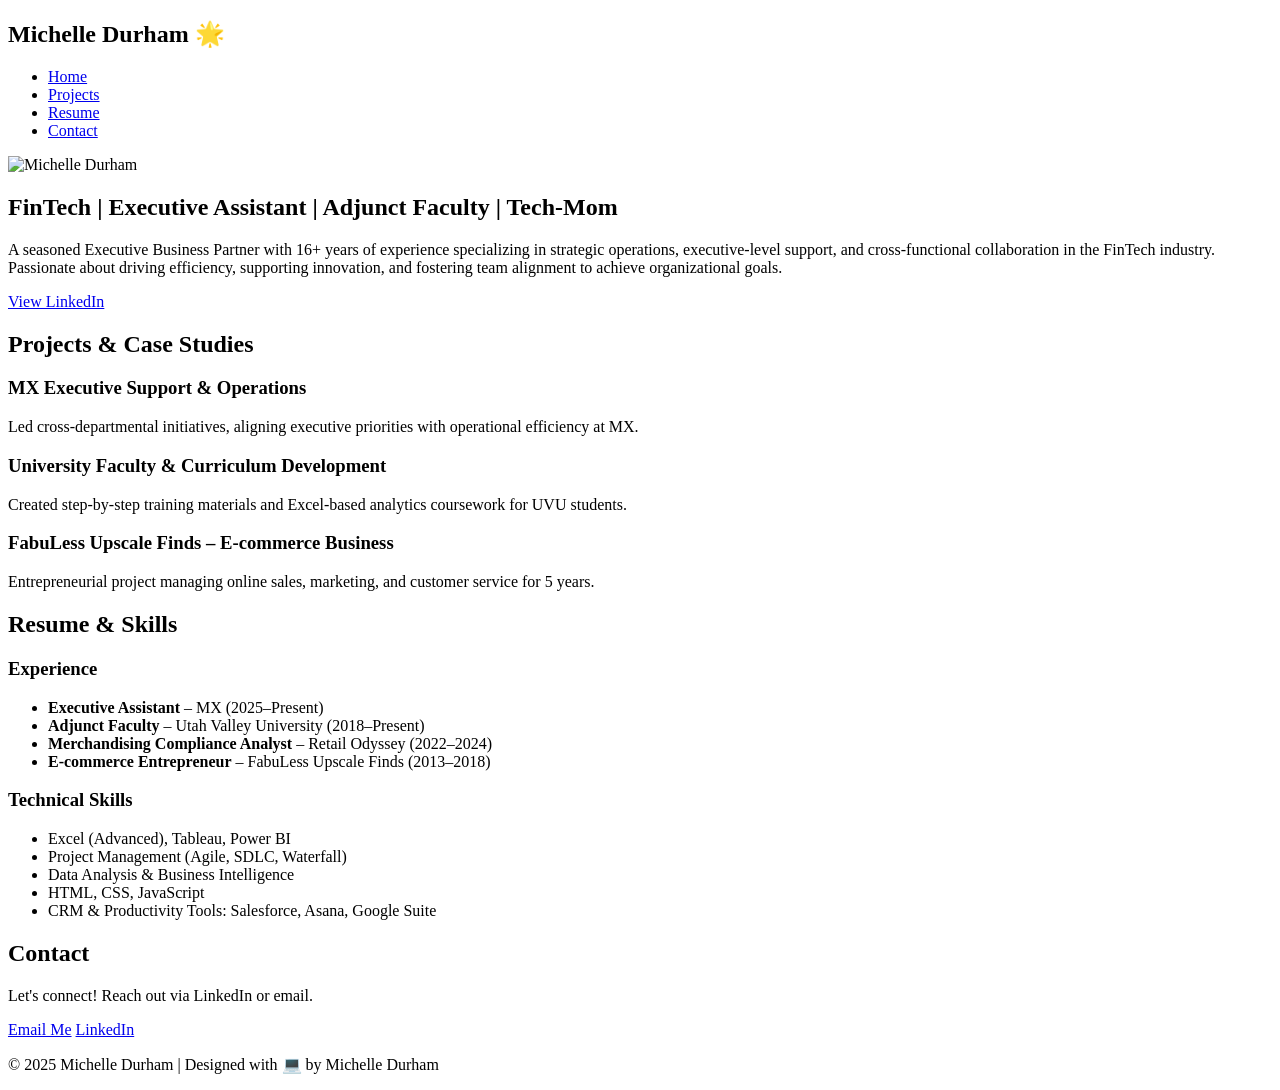
==== index.html @ a132abb1 "Add files via upload" ====
<!DOCTYPE html>
<html lang="en">

<head>
    <meta charset="UTF-8">
    <meta name="viewport" content="width=device-width, initial-scale=1.0">
    <title>Michelle Durham | Professional Portfolio</title>
    <link rel="stylesheet" href="styles.css">
</head>

<body>
    <header>
        <nav class="navbar">
            <h1 class="logo">Michelle Durham 🌟</h1>
            <ul class="nav-links">
                <li><a href="#home">Home</a></li>
                <li><a href="#projects">Projects</a></li>
                <li><a href="#resume">Resume</a></li>
                <li><a href="#contact">Contact</a></li>
            </ul>
        </nav>
    </header>

    <section id="home" class="intro">
        <div class="intro-content">
            <img src="profile.jpg" alt="Michelle Durham" class="profile-pic">
            <div>
                <h2>FinTech | Executive Assistant | Adjunct Faculty | Tech-Mom</h2>
                <p>
                    A seasoned Executive Business Partner with 16+ years of experience specializing in strategic
                    operations,
                    executive-level support, and cross-functional collaboration in the FinTech industry. Passionate
                    about
                    driving efficiency, supporting innovation, and fostering team alignment to achieve organizational
                    goals.
                </p>
                <a href="https://www.linkedin.com/in/michelle-durham" target="_blank" class="btn">View LinkedIn</a>
            </div>
        </div>
    </section>

    <section id="projects" class="projects">
        <h2>Projects & Case Studies</h2>
        <div class="project-grid">
            <div class="project-card">
                <h3>MX Executive Support & Operations</h3>
                <p>Led cross-departmental initiatives, aligning executive priorities with operational efficiency at MX.
                </p>
            </div>
            <div class="project-card">
                <h3>University Faculty & Curriculum Development</h3>
                <p>Created step-by-step training materials and Excel-based analytics coursework for UVU students.</p>
            </div>
            <div class="project-card">
                <h3>FabuLess Upscale Finds – E-commerce Business</h3>
                <p>Entrepreneurial project managing online sales, marketing, and customer service for 5 years.</p>
            </div>
        </div>
    </section>

    <section id="resume" class="resume">
        <h2>Resume & Skills</h2>
        <div class="resume-content">
            <div>
                <h3>Experience</h3>
                <ul>
                    <li><strong>Executive Assistant</strong> – MX (2025–Present)</li>
                    <li><strong>Adjunct Faculty</strong> – Utah Valley University (2018–Present)</li>
                    <li><strong>Merchandising Compliance Analyst</strong> – Retail Odyssey (2022–2024)</li>
                    <li><strong>E-commerce Entrepreneur</strong> – FabuLess Upscale Finds (2013–2018)</li>
                </ul>
            </div>
            <div>
                <h3>Technical Skills</h3>
                <ul>
                    <li>Excel (Advanced), Tableau, Power BI</li>
                    <li>Project Management (Agile, SDLC, Waterfall)</li>
                    <li>Data Analysis & Business Intelligence</li>
                    <li>HTML, CSS, JavaScript</li>
                    <li>CRM & Productivity Tools: Salesforce, Asana, Google Suite</li>
                </ul>
            </div>
        </div>
    </section>

    <section id="contact" class="contact">
        <h2>Contact</h2>
        <p>Let's connect! Reach out via LinkedIn or email.</p>
        <div class="contact-links">
            <a href="mailto:michelle@example.com" class="btn">Email Me</a>
            <a href="https://www.linkedin.com/in/michelle-durham" target="_blank" class="btn">LinkedIn</a>
        </div>
    </section>

    <footer>
        <p>© 2025 Michelle Durham | Designed with 💻 by Michelle Durham</p>
    </footer>
</body>

</html>
---- styles.css ----
/* ===== Theme Toggle Button ===== */
#theme-toggle {
    position: absolute;
    right: 1.5rem;
    top: 1rem;
    background: none;
    border: none;
    font-size: 1.5rem;
    cursor: pointer;
    color: #fff;
    transition: transform 0.3s ease;
}

#theme-toggle:hover {
    transform: rotate(20deg);
}

/* ===== Dark Mode Styles ===== */
body.dark-mode {
    background-color: #1a1a1a;
    color: #f1f1f1;
}

body.dark-mode header {
    background: linear-gradient(90deg, #222831, #393e46);
}

body.dark-mode .hero {
    background: linear-gradient(135deg, #222831, #393e46);
}

body.dark-mode .project {
    background: #2e2e2e;
    color: #eee;
    box-shadow: 0 3px 8px rgba(255, 255, 255, 0.05);
}

body.dark-mode footer {
    background-color: #222831;
    border-top-color: #00adb5;
}
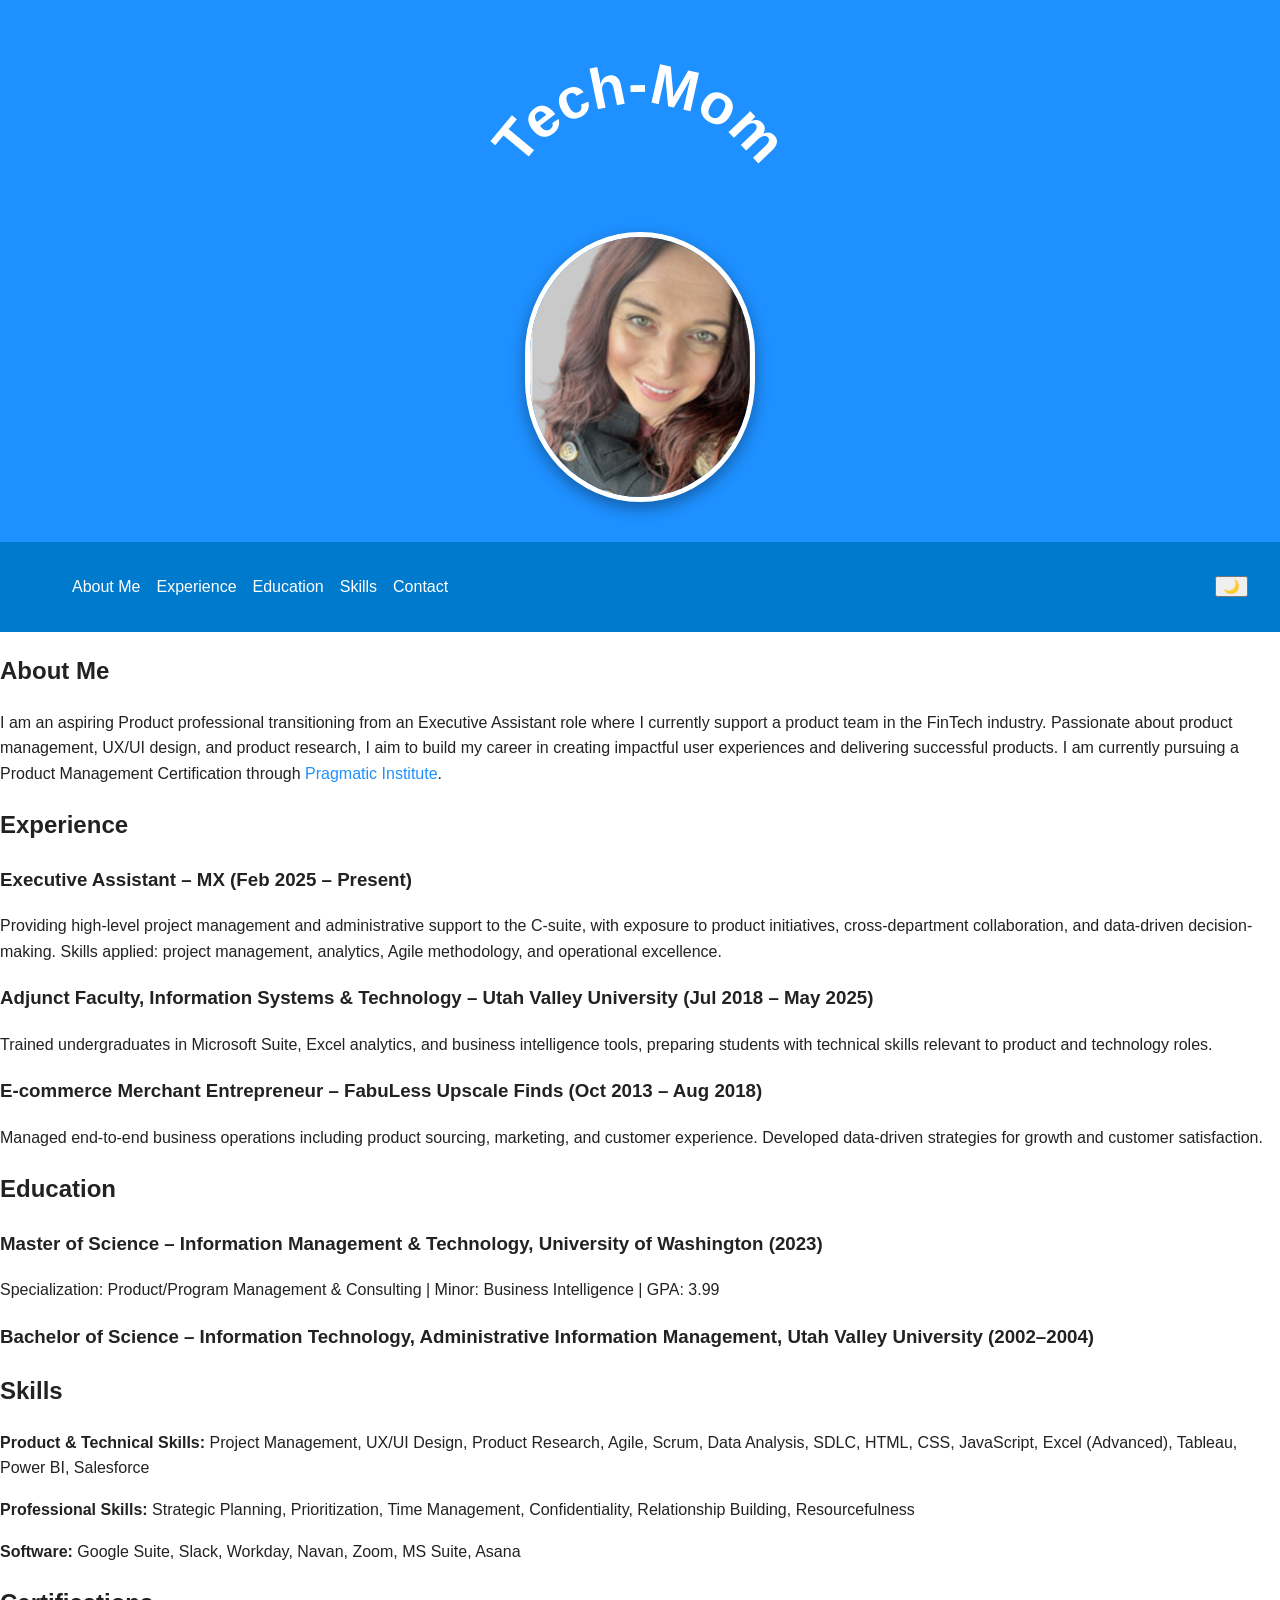
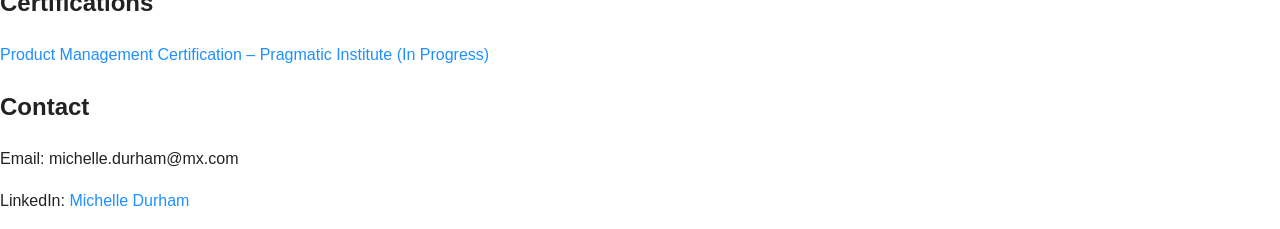
==== commit aa0892d6: "10/25" ====
--- a/index.html
+++ b/index.html
@@ -4,97 +4,121 @@
 <head>
     <meta charset="UTF-8">
     <meta name="viewport" content="width=device-width, initial-scale=1.0">
-    <title>Michelle Durham | Professional Portfolio</title>
+    <title>Michelle Durham | Aspiring Product Professional</title>
     <link rel="stylesheet" href="styles.css">
 </head>
 
 <body>
+
+    <!-- ===== Banner ===== -->
+    <div class="banner">
+        <svg viewBox="0 0 500 350" class="banner-svg">
+            <path id="arcPath" d="M 50 300 A 200 200 0 0 1 450 300" fill="transparent" />
+            <text>
+                <textPath href="#arcPath" startOffset="50%" text-anchor="middle">
+                    Tech-Mom
+                </textPath>
+            </text>
+        </svg>
+
+        <!-- Oval image -->
+        <img src="Headshot.png" alt="Tech-Mom photo" class="photo">
+    </div>
+
+    <!-- ===== Header & Navigation ===== -->
     <header>
-        <nav class="navbar">
-            <h1 class="logo">Michelle Durham 🌟</h1>
-            <ul class="nav-links">
-                <li><a href="#home">Home</a></li>
-                <li><a href="#projects">Projects</a></li>
-                <li><a href="#resume">Resume</a></li>
+        <nav>
+            <ul>
+                <li><a href="#about">About Me</a></li>
+                <li><a href="#experience">Experience</a></li>
+                <li><a href="#education">Education</a></li>
+                <li><a href="#skills">Skills</a></li>
                 <li><a href="#contact">Contact</a></li>
             </ul>
         </nav>
+        <button id="theme-toggle">🌙</button>
     </header>
 
-    <section id="home" class="intro">
-        <div class="intro-content">
-            <img src="profile.jpg" alt="Michelle Durham" class="profile-pic">
-            <div>
-                <h2>FinTech | Executive Assistant | Adjunct Faculty | Tech-Mom</h2>
-                <p>
-                    A seasoned Executive Business Partner with 16+ years of experience specializing in strategic
-                    operations,
-                    executive-level support, and cross-functional collaboration in the FinTech industry. Passionate
-                    about
-                    driving efficiency, supporting innovation, and fostering team alignment to achieve organizational
-                    goals.
-                </p>
-                <a href="https://www.linkedin.com/in/michelle-durham" target="_blank" class="btn">View LinkedIn</a>
-            </div>
+    <!-- ===== About Me ===== -->
+    <section id="about">
+        <h2>About Me</h2>
+        <p>
+            I am an aspiring Product professional transitioning from an Executive Assistant role where I currently
+            support a product team in the FinTech industry. Passionate about product management, UX/UI design, and
+            product research, I aim to build my career in creating impactful user experiences and delivering
+            successful products. I am currently pursuing a Product Management Certification through
+            <a href="https://www.pragmaticinstitute.com/product/product-management-certification/"
+                target="_blank">Pragmatic Institute</a>.
+        </p>
+    </section>
+
+    <!-- ===== Experience ===== -->
+    <section id="experience">
+        <h2>Experience</h2>
+        <div class="experience-item">
+            <h3>Executive Assistant – MX (Feb 2025 – Present)</h3>
+            <p>
+                Providing high-level project management and administrative support to the C-suite, with exposure to
+                product initiatives, cross-department collaboration, and data-driven decision-making. Skills applied:
+                project management, analytics, Agile methodology, and operational excellence.
+            </p>
+        </div>
+
+        <div class="experience-item">
+            <h3>Adjunct Faculty, Information Systems & Technology – Utah Valley University (Jul 2018 – May 2025)</h3>
+            <p>
+                Trained undergraduates in Microsoft Suite, Excel analytics, and business intelligence tools, preparing
+                students with technical skills relevant to product and technology roles.
+            </p>
+        </div>
+
+        <div class="experience-item">
+            <h3>E-commerce Merchant Entrepreneur – FabuLess Upscale Finds (Oct 2013 – Aug 2018)</h3>
+            <p>
+                Managed end-to-end business operations including product sourcing, marketing, and customer experience.
+                Developed data-driven strategies for growth and customer satisfaction.
+            </p>
         </div>
     </section>
 
-    <section id="projects" class="projects">
-        <h2>Projects & Case Studies</h2>
-        <div class="project-grid">
-            <div class="project-card">
-                <h3>MX Executive Support & Operations</h3>
-                <p>Led cross-departmental initiatives, aligning executive priorities with operational efficiency at MX.
-                </p>
-            </div>
-            <div class="project-card">
-                <h3>University Faculty & Curriculum Development</h3>
-                <p>Created step-by-step training materials and Excel-based analytics coursework for UVU students.</p>
-            </div>
-            <div class="project-card">
-                <h3>FabuLess Upscale Finds – E-commerce Business</h3>
-                <p>Entrepreneurial project managing online sales, marketing, and customer service for 5 years.</p>
-            </div>
+    <!-- ===== Education ===== -->
+    <section id="education">
+        <h2>Education</h2>
+        <div class="education-item">
+            <h3>Master of Science – Information Management & Technology, University of Washington (2023)</h3>
+            <p>Specialization: Product/Program Management & Consulting | Minor: Business Intelligence | GPA: 3.99</p>
+        </div>
+        <div class="education-item">
+            <h3>Bachelor of Science – Information Technology, Administrative Information Management, Utah Valley
+                University (2002–2004)</h3>
         </div>
     </section>
 
-    <section id="resume" class="resume">
-        <h2>Resume & Skills</h2>
-        <div class="resume-content">
-            <div>
-                <h3>Experience</h3>
-                <ul>
-                    <li><strong>Executive Assistant</strong> – MX (2025–Present)</li>
-                    <li><strong>Adjunct Faculty</strong> – Utah Valley University (2018–Present)</li>
-                    <li><strong>Merchandising Compliance Analyst</strong> – Retail Odyssey (2022–2024)</li>
-                    <li><strong>E-commerce Entrepreneur</strong> – FabuLess Upscale Finds (2013–2018)</li>
-                </ul>
-            </div>
-            <div>
-                <h3>Technical Skills</h3>
-                <ul>
-                    <li>Excel (Advanced), Tableau, Power BI</li>
-                    <li>Project Management (Agile, SDLC, Waterfall)</li>
-                    <li>Data Analysis & Business Intelligence</li>
-                    <li>HTML, CSS, JavaScript</li>
-                    <li>CRM & Productivity Tools: Salesforce, Asana, Google Suite</li>
-                </ul>
-            </div>
-        </div>
+    <!-- ===== Skills ===== -->
+    <section id="skills">
+        <h2>Skills</h2>
+        <p><strong>Product & Technical Skills:</strong> Project Management, UX/UI Design, Product Research, Agile,
+            Scrum, Data Analysis, SDLC, HTML, CSS, JavaScript, Excel (Advanced), Tableau, Power BI, Salesforce</p>
+        <p><strong>Professional Skills:</strong> Strategic Planning, Prioritization, Time Management, Confidentiality,
+            Relationship Building, Resourcefulness</p>
+        <p><strong>Software:</strong> Google Suite, Slack, Workday, Navan, Zoom, MS Suite, Asana</p>
     </section>
 
-    <section id="contact" class="contact">
-        <h2>Contact</h2>
-        <p>Let's connect! Reach out via LinkedIn or email.</p>
-        <div class="contact-links">
-            <a href="mailto:michelle@example.com" class="btn">Email Me</a>
-            <a href="https://www.linkedin.com/in/michelle-durham" target="_blank" class="btn">LinkedIn</a>
-        </div>
+    <!-- ===== Certifications ===== -->
+    <section id="certifications">
+        <h2>Certifications</h2>
+        <p><a href="https://www.pragmaticinstitute.com/product/product-management-certification/"
+                target="_blank">Product Management Certification – Pragmatic Institute (In Progress)</a></p>
     </section>
 
-    <footer>
-        <p>© 2025 Michelle Durham | Designed with 💻 by Michelle Durham</p>
-    </footer>
+    <!-- ===== Contact ===== -->
+    <section id="contact">
+        <h2>Contact</h2>
+        <p>Email: michelle.durham@mx.com</p>
+        <p>LinkedIn: <a href="https://www.linkedin.com/in/michelle-durham/" target="_blank">Michelle Durham</a></p>
+    </section>
+
+    <script src="index.js"></script>
 </body>
 
 </html>
--- a/styles.css
+++ b/styles.css
@@ -1,41 +1,75 @@
-/* ===== Theme Toggle Button ===== */
-#theme-toggle {
-    position: absolute;
-    right: 1.5rem;
-    top: 1rem;
-    background: none;
-    border: none;
-    font-size: 1.5rem;
-    cursor: pointer;
-    color: #fff;
-    transition: transform 0.3s ease;
+/* ===== General Styles ===== */
+body {
+    margin: 0;
+    font-family: 'Segoe UI', Arial, sans-serif;
+    line-height: 1.6;
+    color: #222;
 }
 
-#theme-toggle:hover {
-    transform: rotate(20deg);
+a {
+    text-decoration: none;
+    color: #1e90ff;
+    /* links match banner color */
 }
 
-/* ===== Dark Mode Styles ===== */
-body.dark-mode {
-    background-color: #1a1a1a;
-    color: #f1f1f1;
+a:hover {
+    color: #ffdd57;
+    /* hover accent color */
 }
 
-body.dark-mode header {
-    background: linear-gradient(90deg, #222831, #393e46);
+/* ===== Banner ===== */
+.banner {
+    background-color: #1e90ff;
+    display: flex;
+    flex-direction: column;
+    align-items: center;
+    justify-content: flex-start;
+    position: relative;
+    padding-top: 2rem;
+    padding-bottom: 2.5rem;
+    overflow: visible;
 }
 
-body.dark-mode .hero {
-    background: linear-gradient(135deg, #222831, #393e46);
+.banner-svg {
+    width: 90%;
+    max-width: 500px;
+    height: 250px;
 }
 
-body.dark-mode .project {
-    background: #2e2e2e;
-    color: #eee;
-    box-shadow: 0 3px 8px rgba(255, 255, 255, 0.05);
+.banner-svg text {
+    font-size: 80px;
+    font-weight: bold;
+    fill: white;
 }
 
-body.dark-mode footer {
-    background-color: #222831;
-    border-top-color: #00adb5;
-}+.photo {
+    width: 220px;
+    height: 260px;
+    border-radius: 50% / 45%;
+    object-fit: cover;
+    border: 5px solid white;
+    box-shadow: 0 6px 15px rgba(0, 0, 0, 0.35);
+    margin-top: -50px;
+}
+
+/* ===== Header ===== */
+header {
+    display: flex;
+    justify-content: space-between;
+    align-items: center;
+    padding: 1rem 2rem;
+    background-color: #007acc;
+    color: white;
+    position: sticky;
+    top: 0;
+    z-index: 100;
+}
+
+header nav ul {
+    list-style: none;
+    display: flex;
+    gap: 1rem;
+}
+
+header nav ul li a {
+    color: white
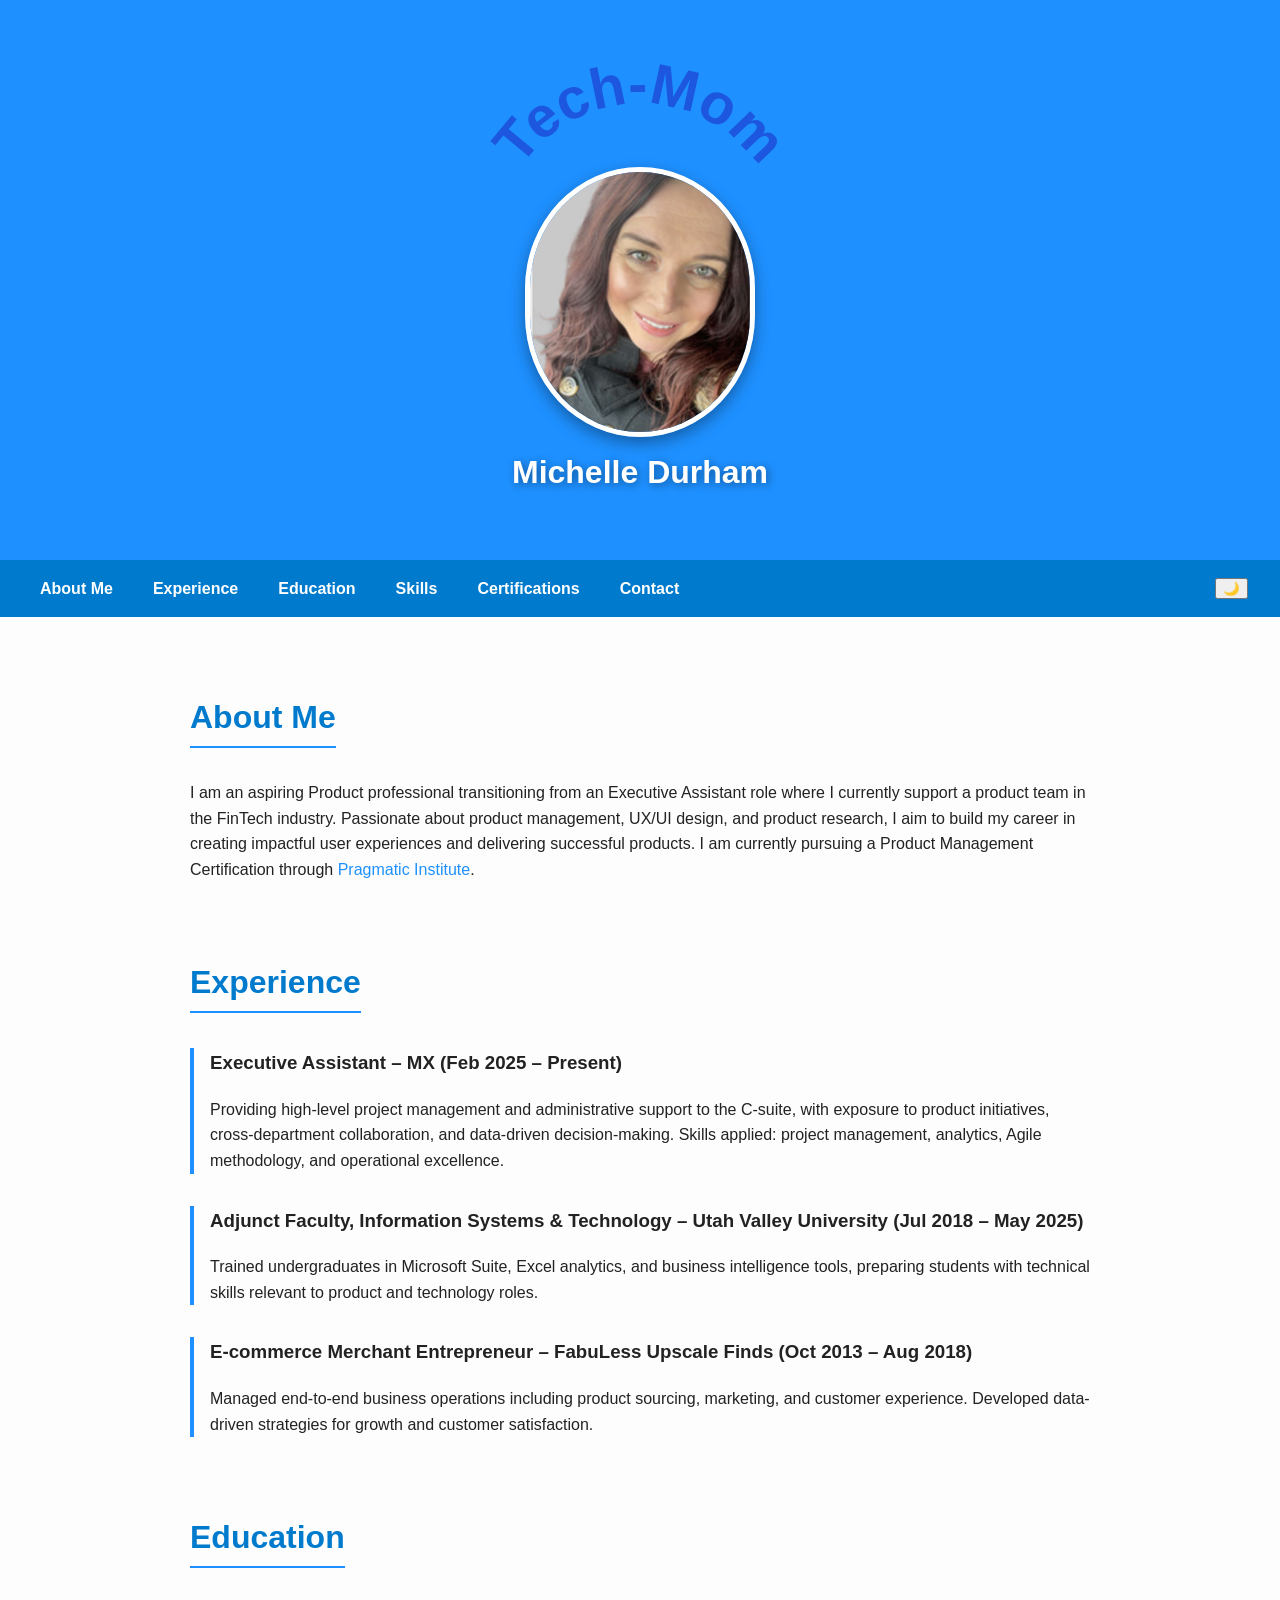
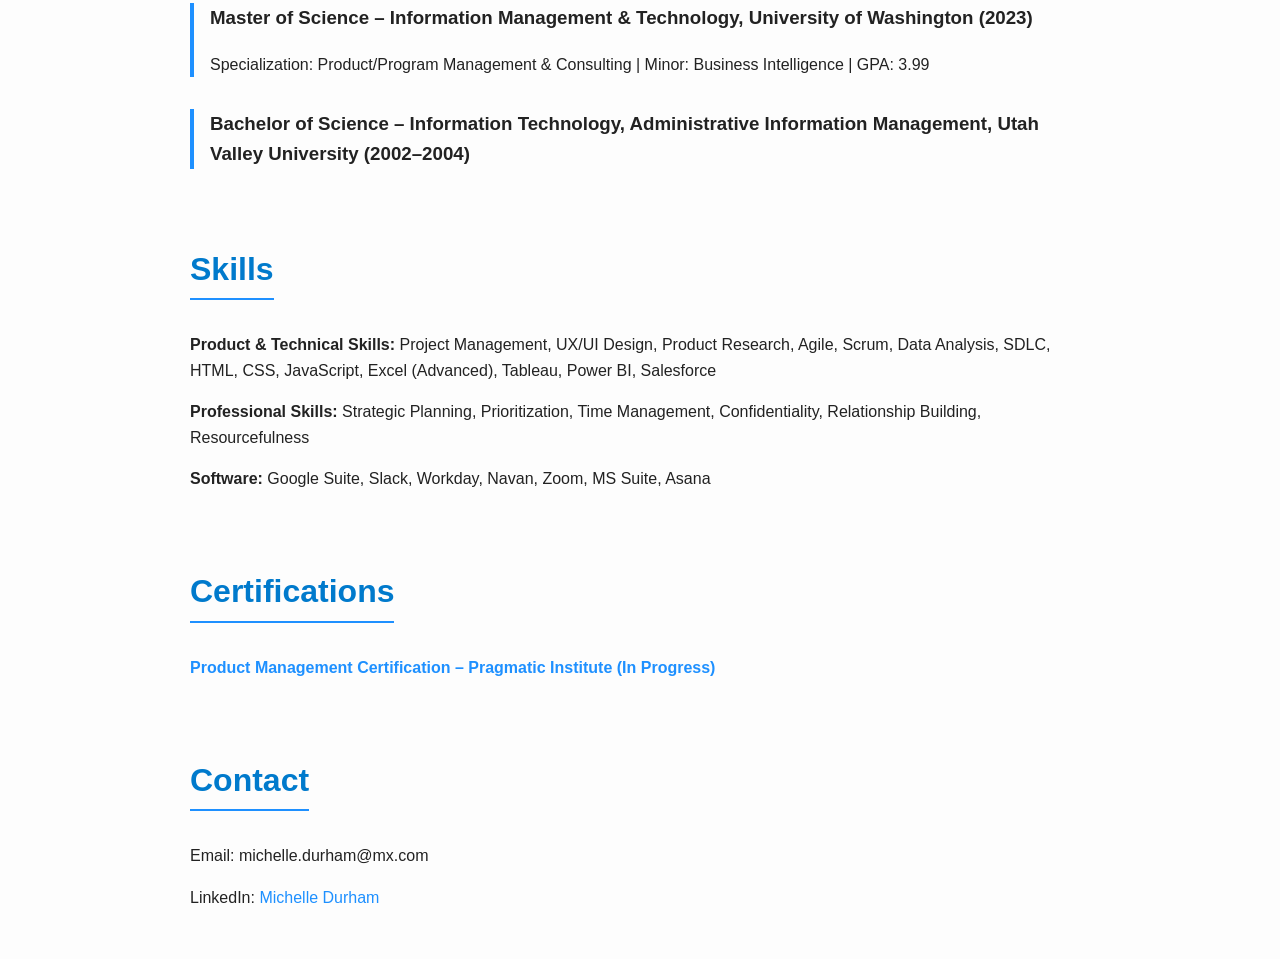
==== commit 527a29b8: "Add files via upload" ====
--- a/index.html
+++ b/index.html
@@ -22,7 +22,10 @@
         </svg>
 
         <!-- Oval image -->
-        <img src="Headshot.png" alt="Tech-Mom photo" class="photo">
+        <img src="Headshot.png" alt="Michelle Durham" class="photo">
+
+        <!-- Your name under the photo -->
+        <h1 class="name">Michelle Durham</h1>
     </div>
 
     <!-- ===== Header & Navigation ===== -->
@@ -33,6 +36,7 @@
                 <li><a href="#experience">Experience</a></li>
                 <li><a href="#education">Education</a></li>
                 <li><a href="#skills">Skills</a></li>
+                <li><a href="#certifications">Certifications</a></li>
                 <li><a href="#contact">Contact</a></li>
             </ul>
         </nav>
@@ -107,8 +111,11 @@
     <!-- ===== Certifications ===== -->
     <section id="certifications">
         <h2>Certifications</h2>
-        <p><a href="https://www.pragmaticinstitute.com/product/product-management-certification/"
-                target="_blank">Product Management Certification – Pragmatic Institute (In Progress)</a></p>
+        <p>
+            <a href="https://www.pragmaticinstitute.com/product/product-management-certification/" target="_blank">
+                Product Management Certification – Pragmatic Institute (In Progress)
+            </a>
+        </p>
     </section>
 
     <!-- ===== Contact ===== -->
--- a/styles.css
+++ b/styles.css
@@ -4,17 +4,18 @@
     font-family: 'Segoe UI', Arial, sans-serif;
     line-height: 1.6;
     color: #222;
+    background-color: #fdfdfd;
 }
 
+/* Links */
 a {
     text-decoration: none;
     color: #1e90ff;
-    /* links match banner color */
+    transition: color 0.3s ease;
 }
 
 a:hover {
     color: #ffdd57;
-    /* hover accent color */
 }
 
 /* ===== Banner ===== */
@@ -42,6 +43,7 @@
     fill: white;
 }
 
+/* Photo + Name */
 .photo {
     width: 220px;
     height: 260px;
@@ -49,7 +51,17 @@
     object-fit: cover;
     border: 5px solid white;
     box-shadow: 0 6px 15px rgba(0, 0, 0, 0.35);
-    margin-top: -50px;
+    margin-top: -115px;
+    /* moved closer to Tech-Mom arch */
+}
+
+.name {
+    margin-top: 10px;
+    font-size: 2rem;
+    font-weight: bold;
+    color: white;
+    text-shadow: 2px 2px 8px rgba(0, 0, 0, 0.4);
+    text-align: center;
 }
 
 /* ===== Header ===== */
@@ -68,8 +80,95 @@
 header nav ul {
     list-style: none;
     display: flex;
-    gap: 1rem;
+    gap: 1.5rem;
+    margin: 0;
+    padding: 0;
 }
 
 header nav ul li a {
-    color: white+    color: white;
+    font-weight: bold;
+    padding: 0.25rem 0.5rem;
+}
+
+header nav ul li a:hover {
+    color: #ffdd57;
+}
+
+/* ===== Section Styles ===== */
+section {
+    max-width: 900px;
+    margin: 3rem auto;
+    padding: 0 3rem;
+    /* added more left/right padding */
+}
+
+/* Section Headings */
+section h2 {
+    font-size: 2rem;
+    margin-bottom: 1rem;
+    color: #007acc;
+    border-bottom: 2px solid #1e90ff;
+    display: inline-block;
+    padding-bottom: 0.2rem;
+}
+
+/* Paragraph spacing */
+section p {
+    margin-bottom: 1rem;
+}
+
+/* Experience & Education items */
+.experience-item,
+.education-item {
+    margin-bottom: 2rem;
+    padding-left: 1rem;
+    border-left: 4px solid #1e90ff;
+}
+
+/* Skills section */
+#skills p {
+    margin-bottom: 0.75rem;
+}
+
+/* Certifications links */
+#certifications a {
+    font-weight: bold;
+}
+
+/* Contact section */
+#contact p {
+    margin-bottom: 0.5rem;
+}
+
+/* ===== Responsive ===== */
+@media (max-width: 768px) {
+    .banner-svg text {
+        font-size: 50px;
+    }
+
+    .photo {
+        width: 180px;
+        height: 210px;
+        margin-top: -60px;
+        /* adjusted for smaller screens */
+    }
+
+    .name {
+        font-size: 1.5rem;
+    }
+
+    header {
+        flex-direction: column;
+        gap: 0.5rem;
+    }
+
+    header nav ul {
+        flex-direction: column;
+        gap: 0.5rem;
+    }
+
+    section {
+        padding: 0 1.5rem;
+    }
+}
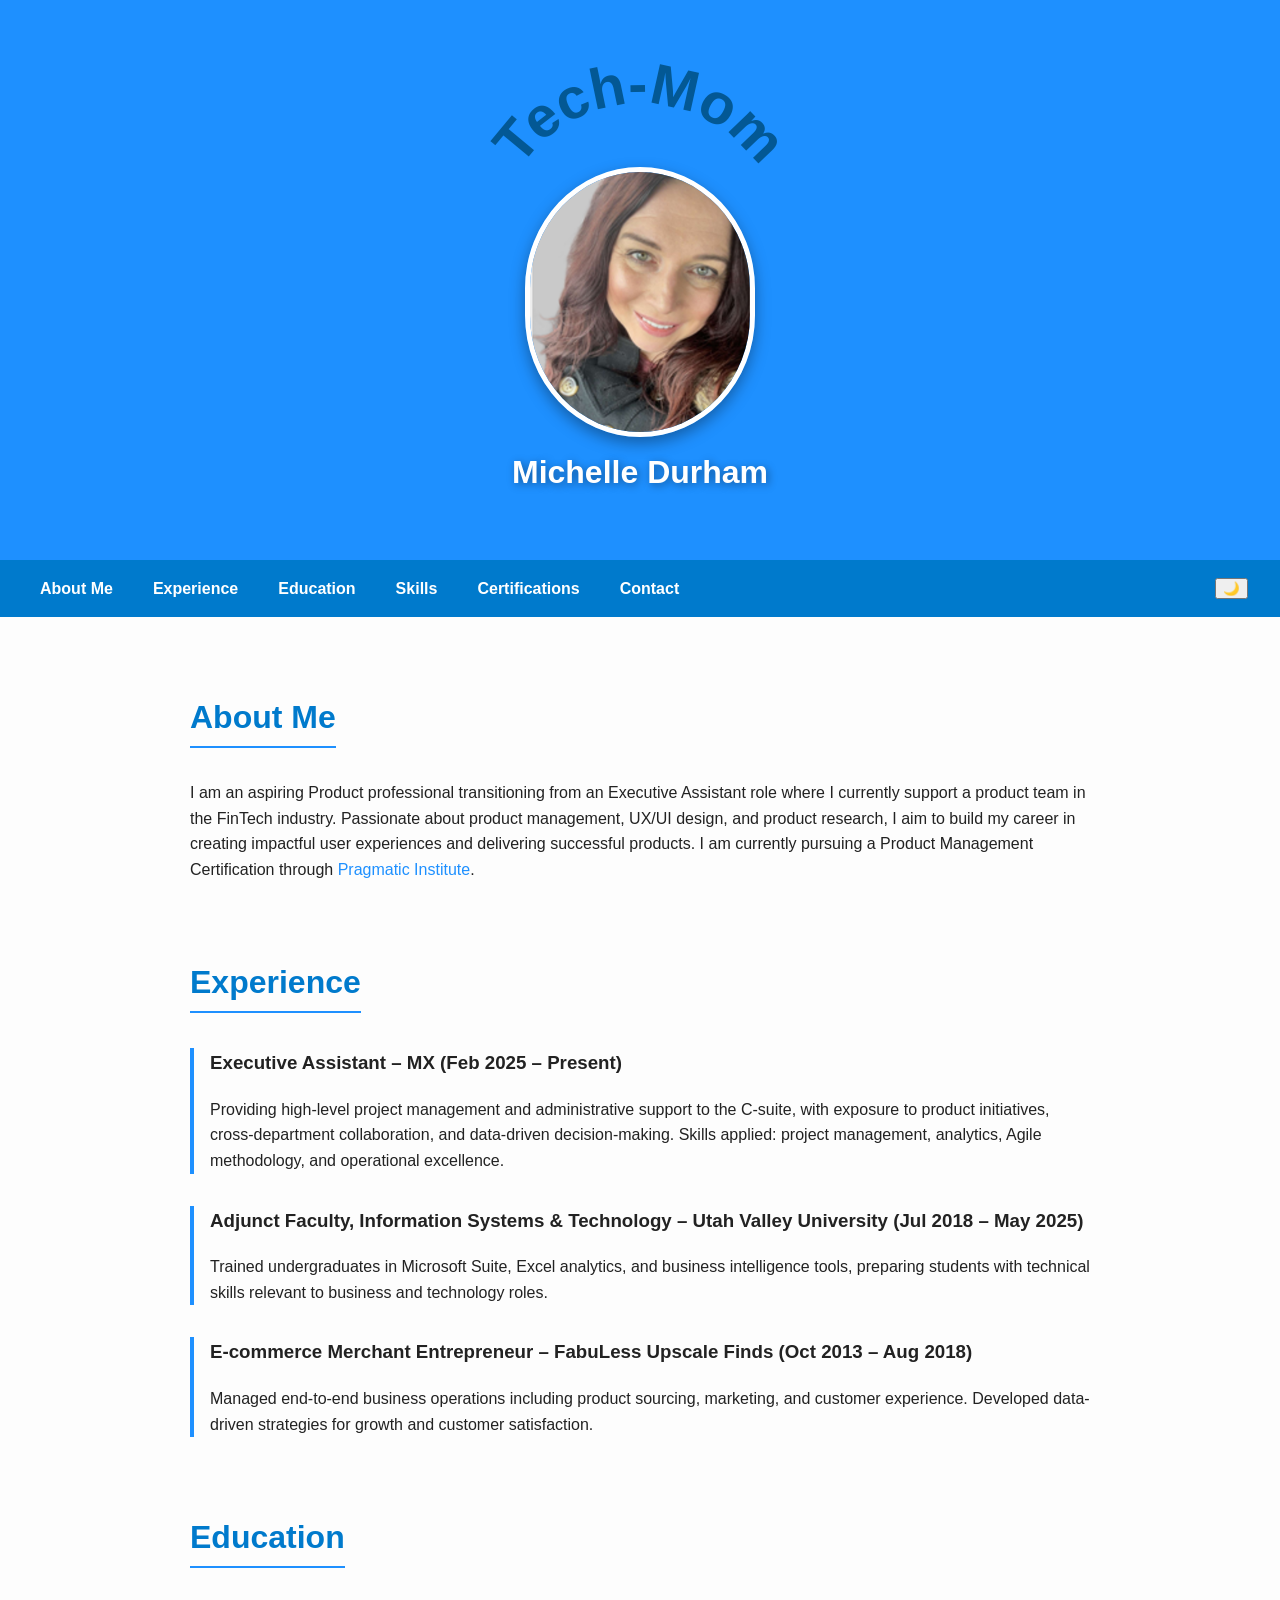
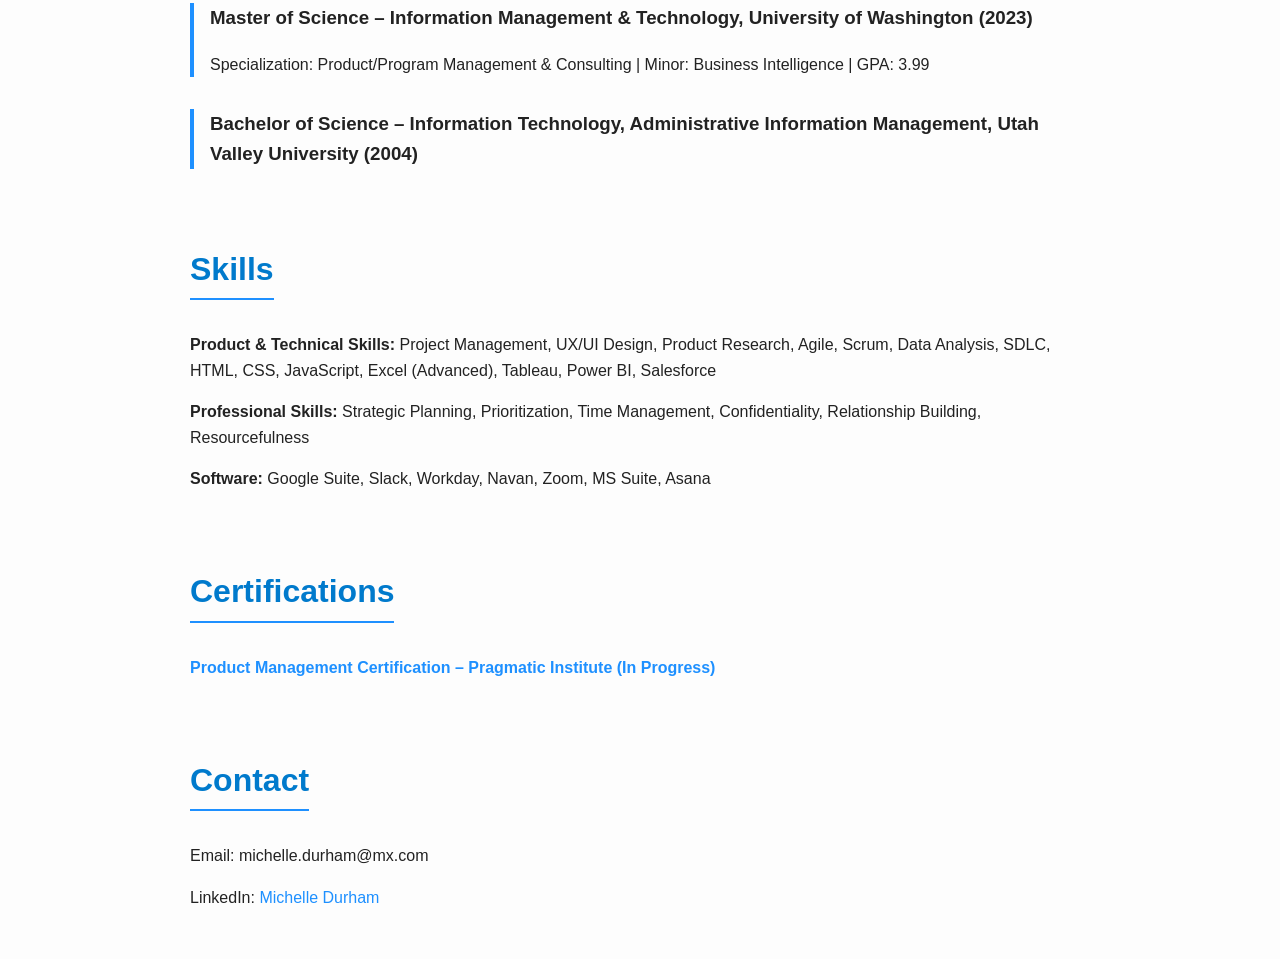
==== commit bfbc9554: "Add files via upload" ====
--- a/index.html
+++ b/index.html
@@ -72,7 +72,7 @@
             <h3>Adjunct Faculty, Information Systems & Technology – Utah Valley University (Jul 2018 – May 2025)</h3>
             <p>
                 Trained undergraduates in Microsoft Suite, Excel analytics, and business intelligence tools, preparing
-                students with technical skills relevant to product and technology roles.
+                students with technical skills relevant to business and technology roles.
             </p>
         </div>
 
@@ -94,7 +94,7 @@
         </div>
         <div class="education-item">
             <h3>Bachelor of Science – Information Technology, Administrative Information Management, Utah Valley
-                University (2002–2004)</h3>
+                University (2004)</h3>
         </div>
     </section>
 
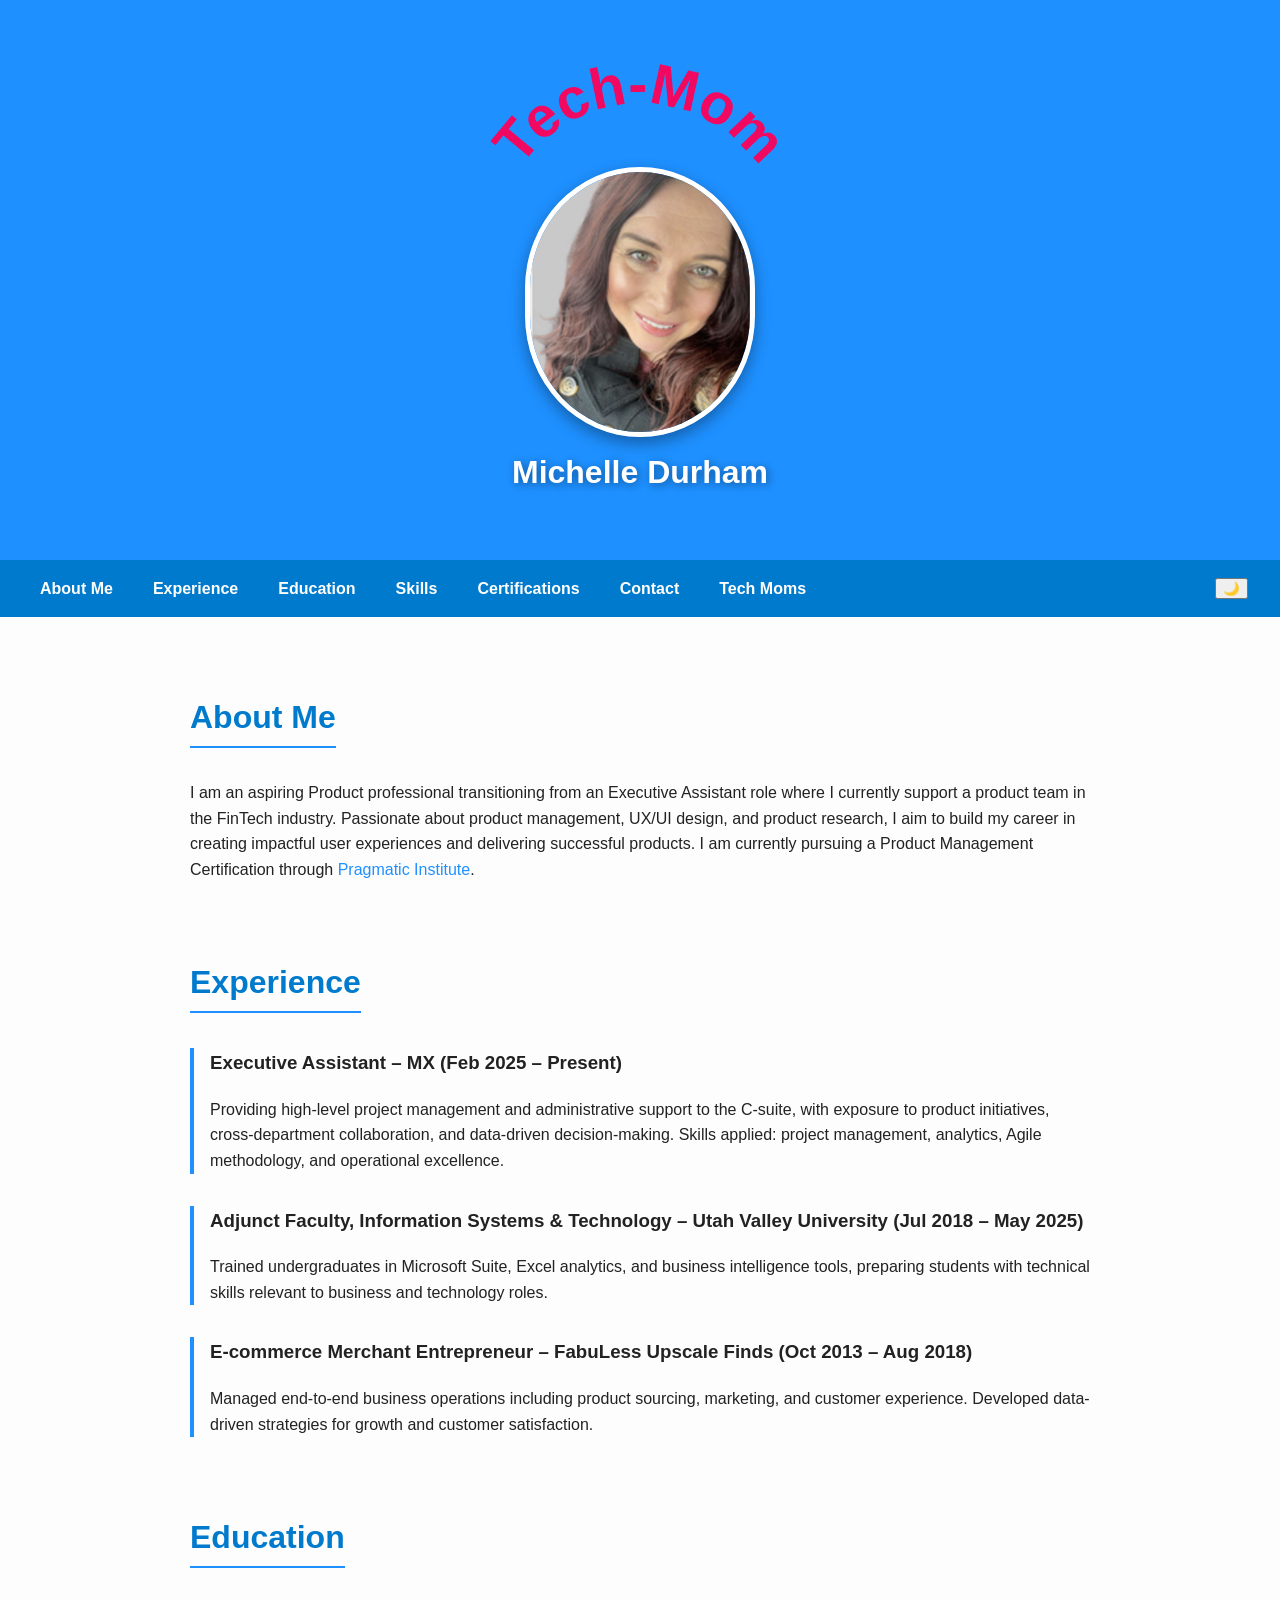
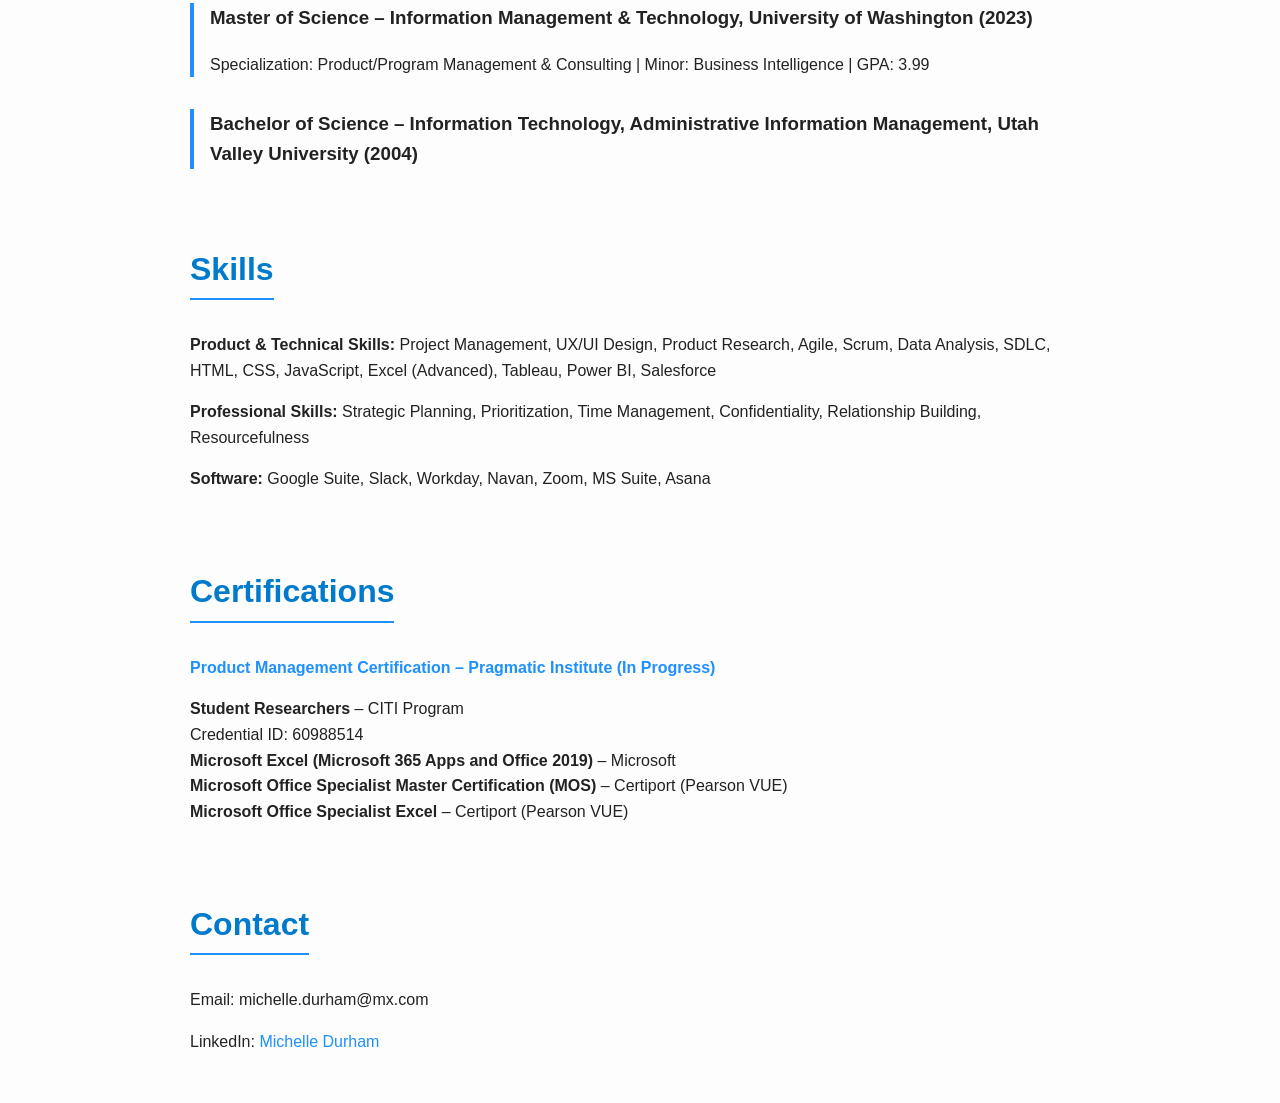
==== commit 5b5db817: "Add files via upload" ====
--- a/index.html
+++ b/index.html
@@ -38,6 +38,8 @@
                 <li><a href="#skills">Skills</a></li>
                 <li><a href="#certifications">Certifications</a></li>
                 <li><a href="#contact">Contact</a></li>
+                <li><a href="tech-moms.html">Tech Moms</a></li>
+
             </ul>
         </nav>
         <button id="theme-toggle">🌙</button>
@@ -111,11 +113,29 @@
     <!-- ===== Certifications ===== -->
     <section id="certifications">
         <h2>Certifications</h2>
+
         <p>
             <a href="https://www.pragmaticinstitute.com/product/product-management-certification/" target="_blank">
                 Product Management Certification – Pragmatic Institute (In Progress)
             </a>
         </p>
+
+        <div class="cert">
+            <strong>Student Researchers</strong> – CITI Program
+            <br>Credential ID: 60988514
+        </div>
+
+        <div class="cert">
+            <strong>Microsoft Excel (Microsoft 365 Apps and Office 2019)</strong> – Microsoft
+        </div>
+
+        <div class="cert">
+            <strong>Microsoft Office Specialist Master Certification (MOS)</strong> – Certiport (Pearson VUE)
+        </div>
+
+        <div class="cert">
+            <strong>Microsoft Office Specialist Excel</strong> – Certiport (Pearson VUE)
+        </div>
     </section>
 
     <!-- ===== Contact ===== -->
--- a/styles.css
+++ b/styles.css
@@ -171,4 +171,139 @@
     section {
         padding: 0 1.5rem;
     }
+}
+
+/* ===== General Styles ===== */
+body {
+    margin: 0;
+    font-family: 'Segoe UI', Arial, sans-serif;
+    line-height: 1.6;
+    color: #222;
+    background-color: #fdfdfd;
+}
+
+/* Links */
+a {
+    text-decoration: none;
+    color: #1e90ff;
+    transition: color 0.3s ease;
+}
+
+a:hover {
+    color: #ffdd57;
+}
+
+/* ===== Color Banner ===== */
+.tm-banner {
+    background: linear-gradient(90deg, #1e90ff, #007acc);
+    text-align: center;
+    color: white;
+    padding: 2rem 1rem;
+    font-family: 'Segoe UI', sans-serif;
+    box-shadow: 0 4px 10px rgba(0, 0, 0, 0.3);
+    border-bottom: 5px solid #ffdd57;
+}
+
+.tm-banner h1 {
+    font-size: 2.5rem;
+    margin: 0;
+}
+
+.tm-banner p {
+    font-size: 1.2rem;
+    margin: 0.5rem 0 0;
+}
+
+/* ===== Hero Slideshow (Smaller Version) ===== */
+.tm-slideshow {
+    position: relative;
+    max-width: 700px;
+    /* smaller than before */
+    margin: 2rem auto;
+}
+
+.slides img {
+    width: 100%;
+    height: auto;
+    border-radius: 12px;
+    box-shadow: 0 6px 15px rgba(0, 0, 0, 0.2);
+}
+
+/* Next & Prev buttons */
+.prev,
+.next {
+    cursor: pointer;
+    position: absolute;
+    top: 50%;
+    width: auto;
+    padding: 1rem;
+    margin-top: -22px;
+    color: #fff;
+    font-weight: bold;
+    font-size: 2rem;
+    border-radius: 50%;
+    user-select: none;
+    background: rgba(0, 0, 0, 0.3);
+    transition: 0.3s;
+}
+
+.prev:hover,
+.next:hover {
+    background: rgba(0, 0, 0, 0.6);
+}
+
+.prev {
+    left: 10px;
+}
+
+.next {
+    right: 10px;
+}
+
+/* Fade animation */
+.fade {
+    animation-name: fade;
+    animation-duration: 1.5s;
+}
+
+@keyframes fade {
+    from {
+        opacity: .4
+    }
+
+    to {
+        opacity: 1
+    }
+}
+
+/* ===== Gallery Thumbnails ===== */
+.tm-gallery {
+    max-width: 1000px;
+    margin: 3rem auto;
+    padding: 0 1rem;
+    text-align: center;
+}
+
+.tm-gallery h2 {
+    font-size: 2rem;
+    color: #007acc;
+    margin-bottom: 1.5rem;
+}
+
+.tm-gallery .gallery {
+    display: grid;
+    grid-template-columns: repeat(auto-fill, minmax(180px, 1fr));
+    gap: 1rem;
+}
+
+.tm-gallery .gallery img {
+    width: 100%;
+    border-radius: 8px;
+    cursor: pointer;
+    transition: transform 0.3s ease, box-shadow 0.3s ease;
+}
+
+.tm-gallery .gallery img:hover {
+    transform: scale(1.05);
+    box-shadow: 0 6px 12px rgba(0, 0, 0, 0.4);
 }
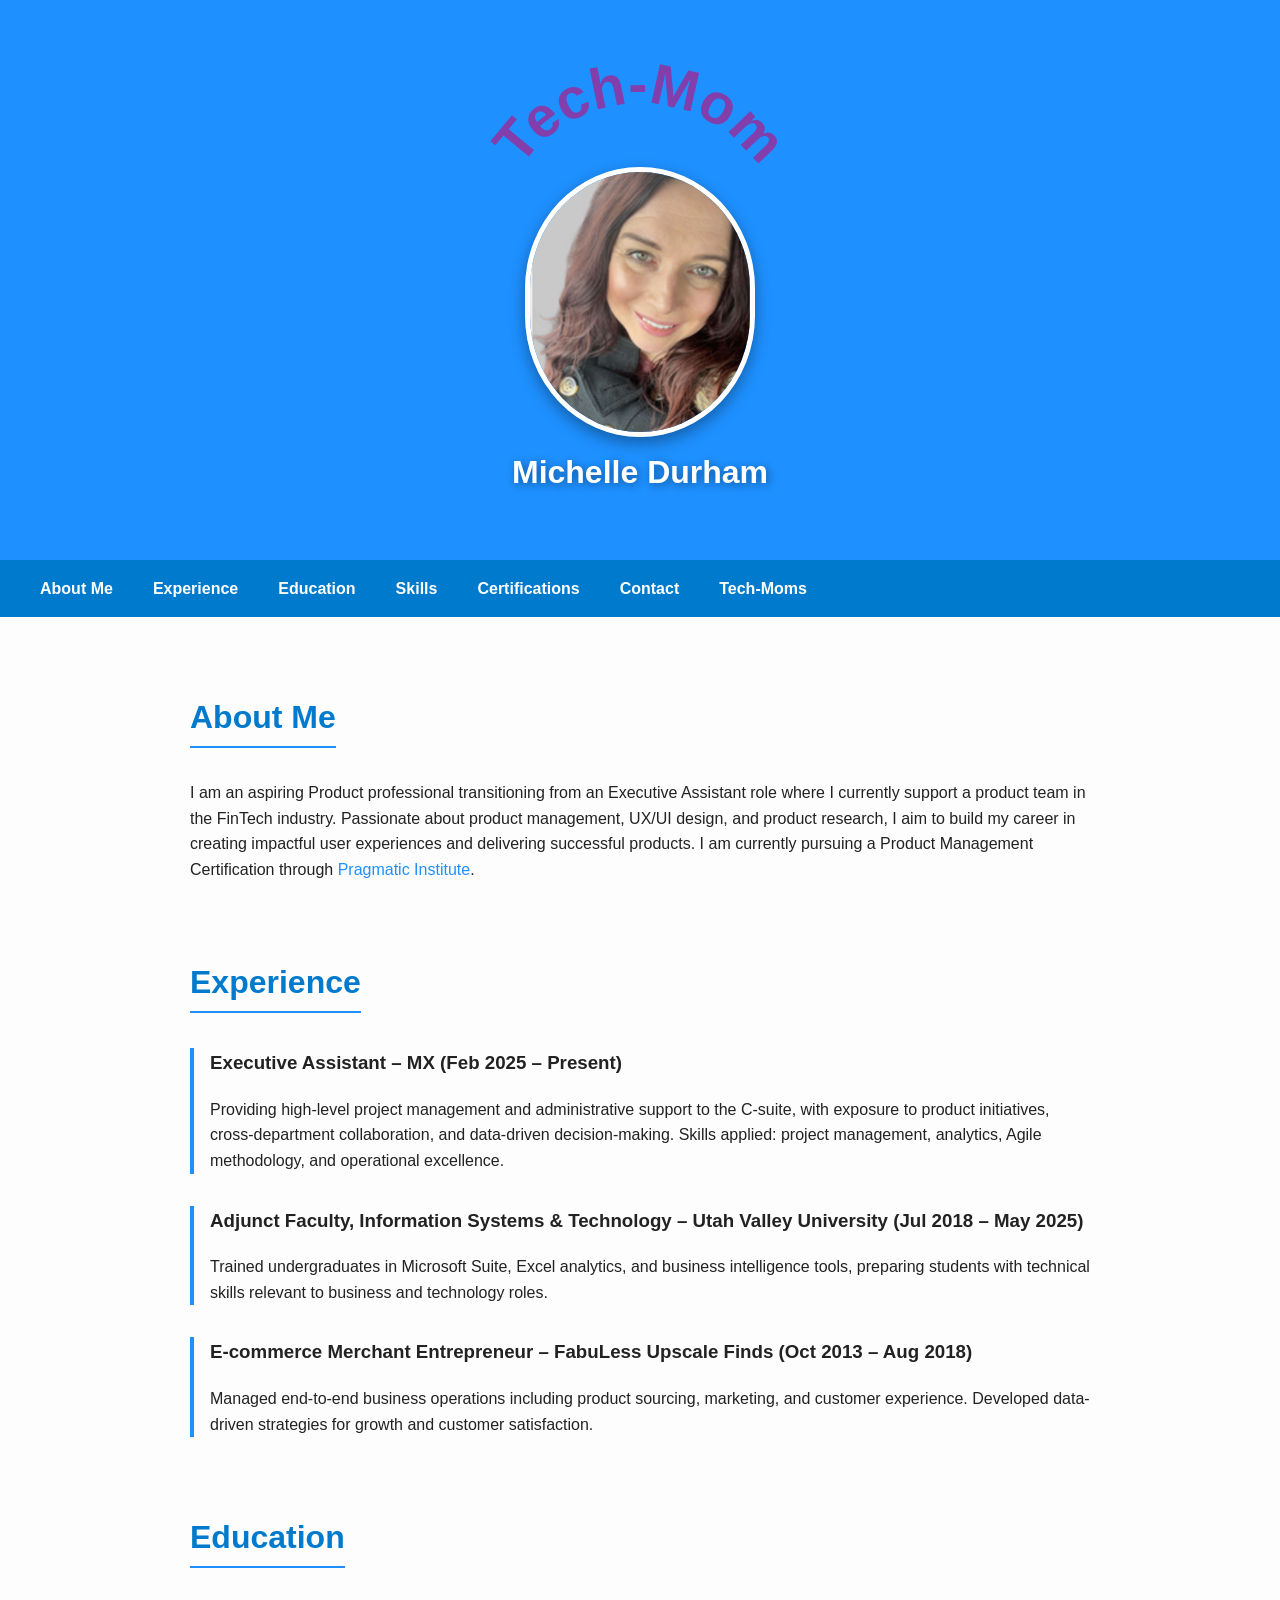
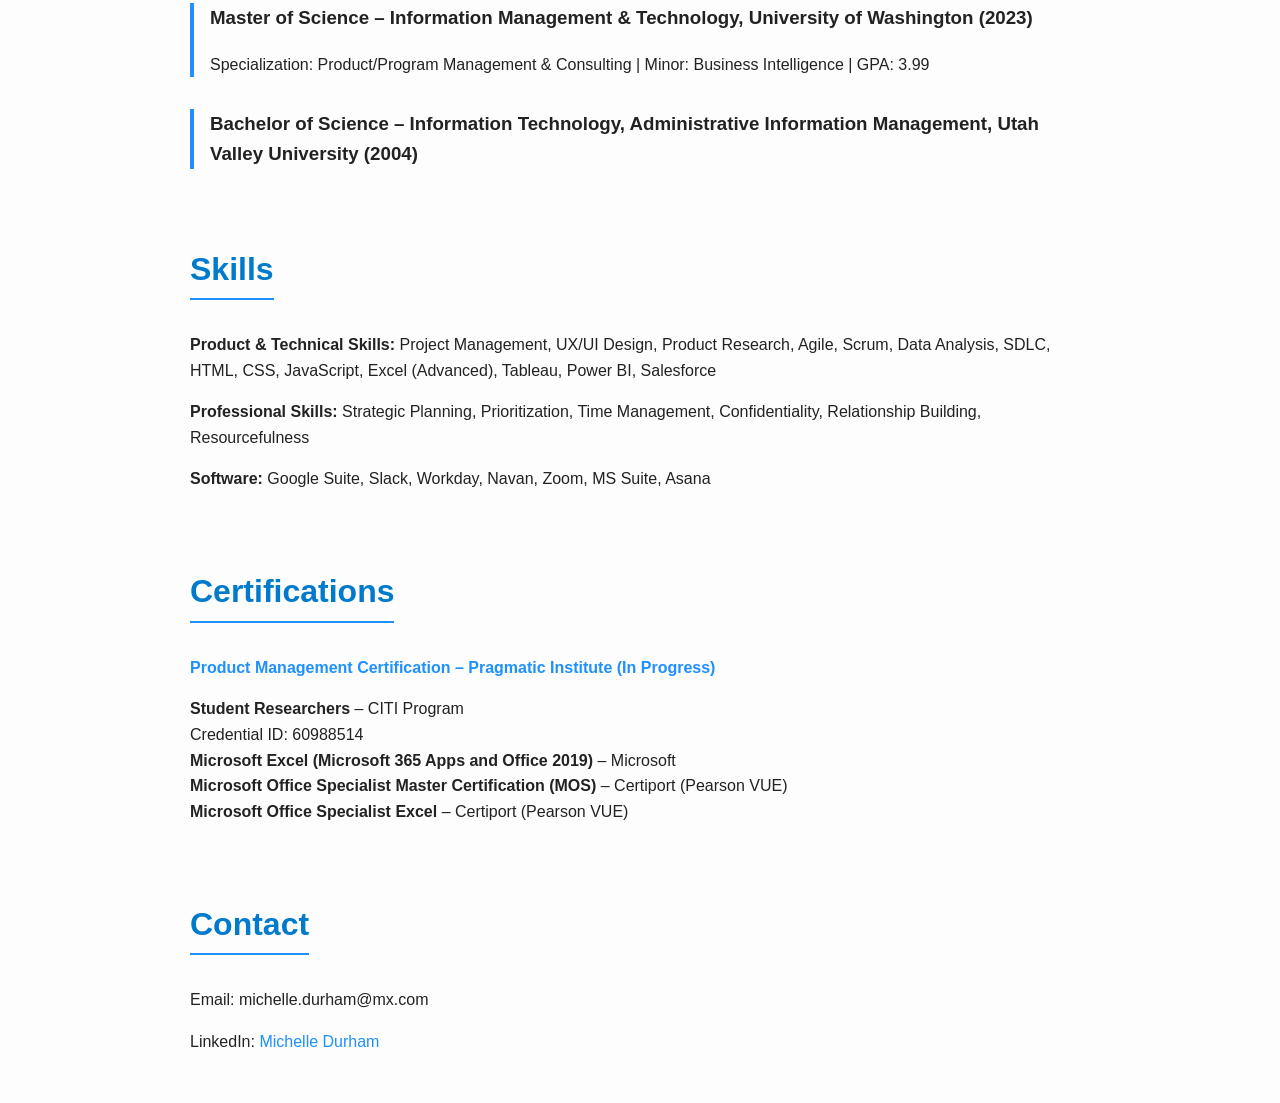
==== commit d26c7e7f: "Add files via upload" ====
--- a/index.html
+++ b/index.html
@@ -38,11 +38,11 @@
                 <li><a href="#skills">Skills</a></li>
                 <li><a href="#certifications">Certifications</a></li>
                 <li><a href="#contact">Contact</a></li>
-                <li><a href="tech-moms.html">Tech Moms</a></li>
+                <li><a href="tech-moms.html">Tech-Moms</a></li>
 
             </ul>
         </nav>
-        <button id="theme-toggle">🌙</button>
+
     </header>
 
     <!-- ===== About Me ===== -->
